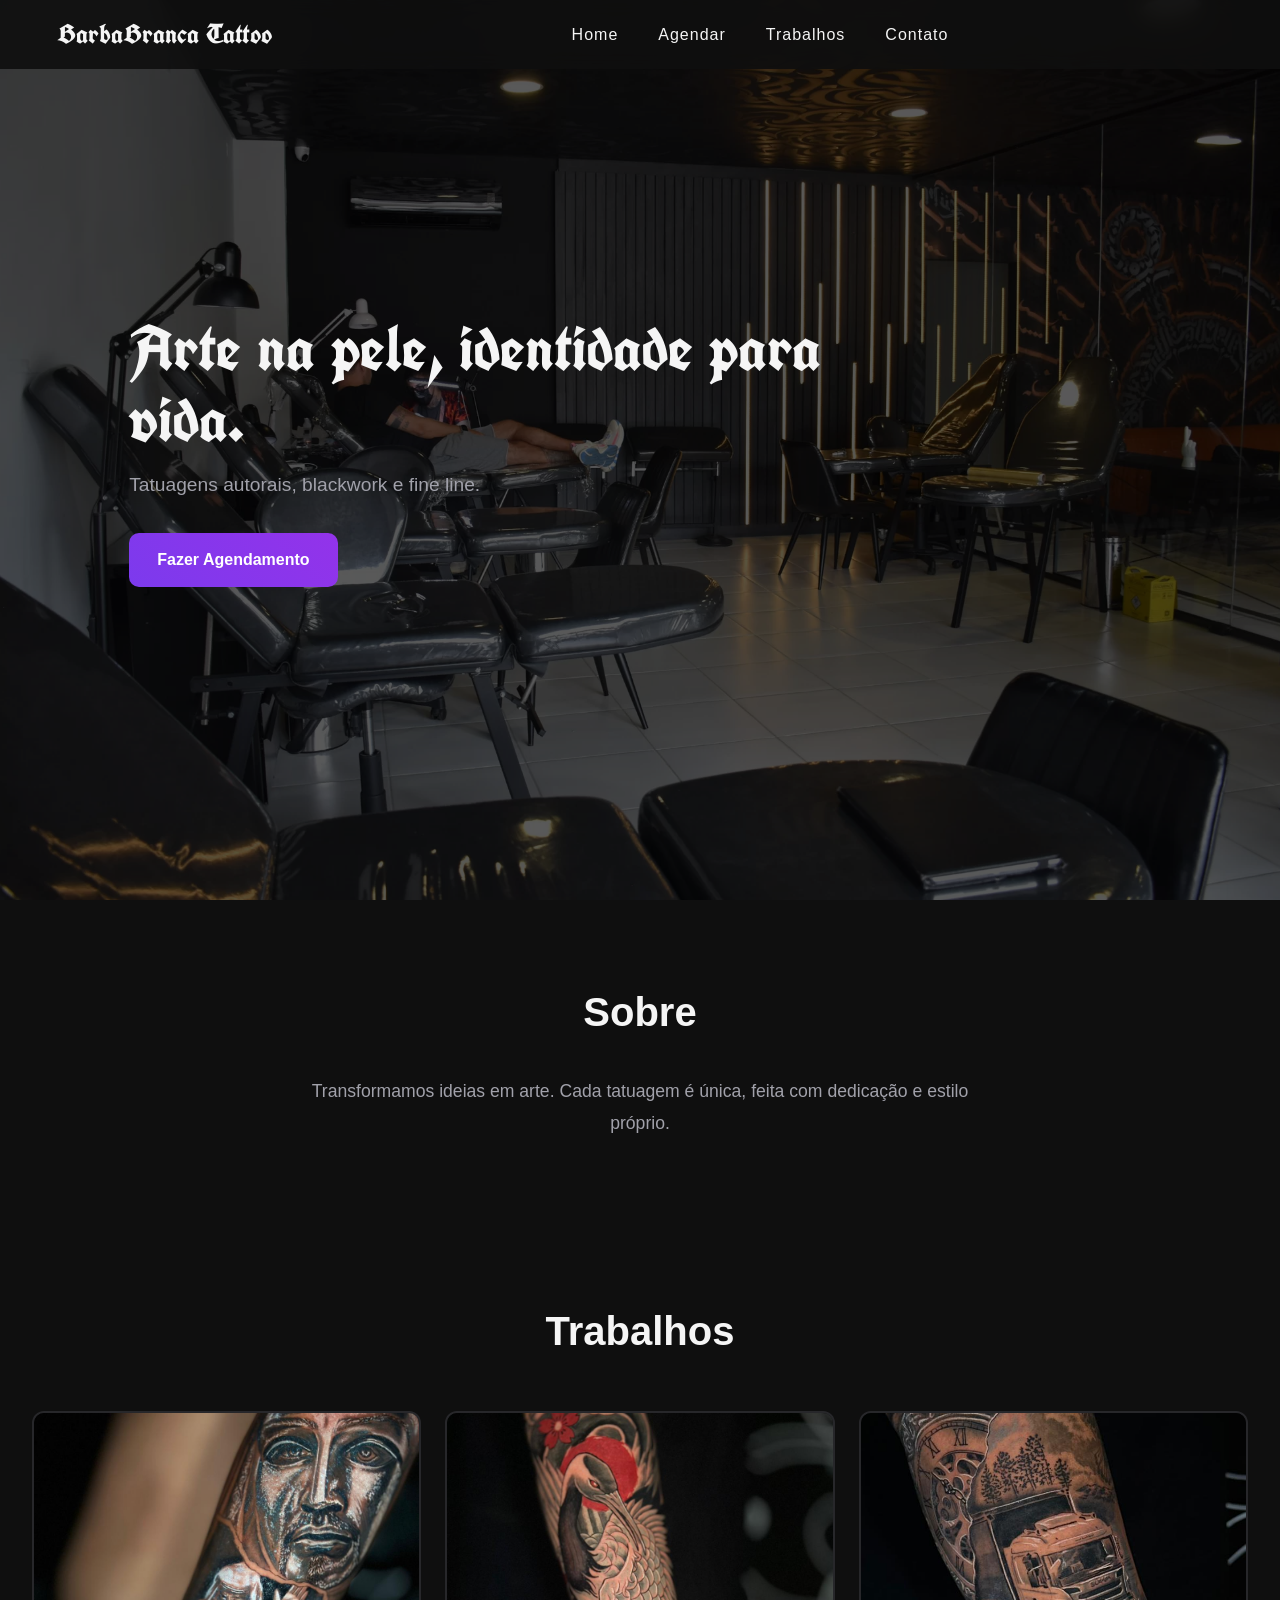
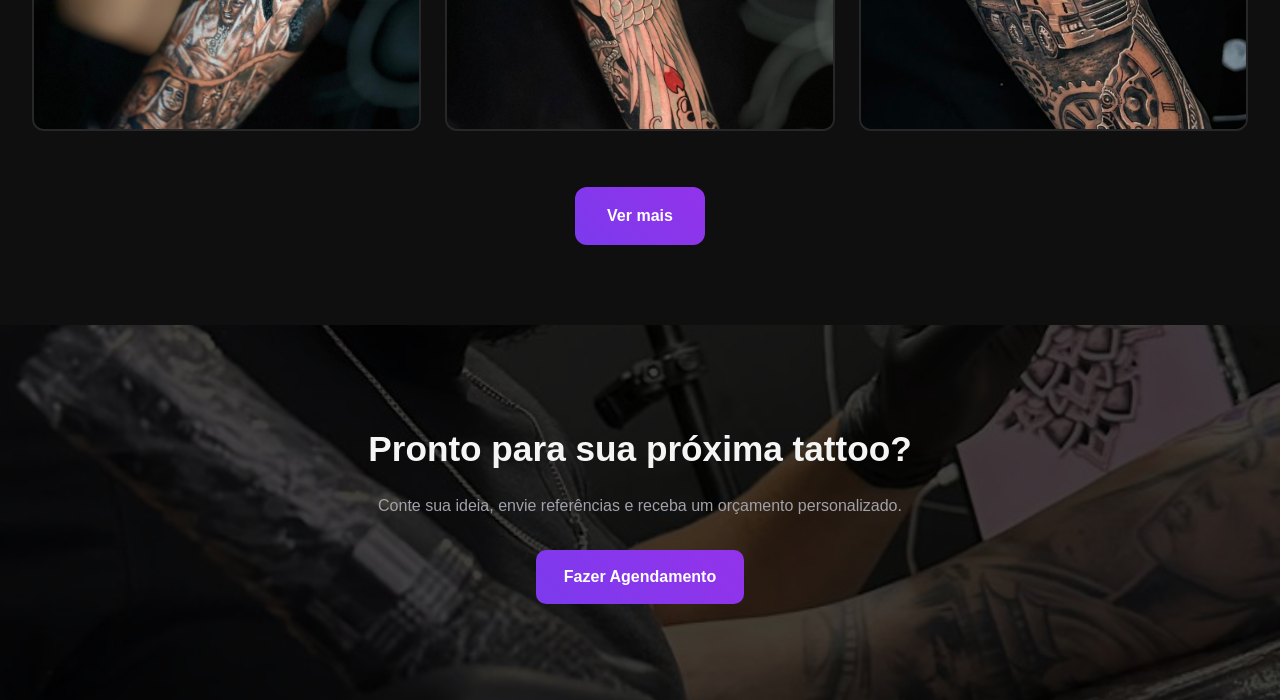
==== index.html @ c51398ca "Initial commit Created from https://vercel.com/new" ====
<!DOCTYPE html>
<html lang="pt-br">
<head>
<meta charset="UTF-8">
<meta name="viewport" content="width=device-width, initial-scale=1.0">
<title>BarbaBranca Tattoo</title>
<link rel="stylesheet" href="style.css">
</head>

<body>

<nav class="navbar">
  <div class="logo">BarbaBranca Tattoo</div>

  <div class="menu-mobile" id="menu-mobile">☰</div>

  <ul class="menu" id="menu">
    <li><a href="index.html">Home</a></li>
    <li><a href="agendamento.html">Agendar</a></li>
    <li><a href="trabalhos.html">Trabalhos</a></li>
    <li><a href="contato.html">Contato</a></li>
  </ul>
</nav>

<header class="hero">
  <div class="hero-overlay"></div>

  <div class="hero-conteudo">
    <h1>Arte na pele, identidade para vida.</h1>
    <p>Tatuagens autorais, blackwork e fine line.</p>

    <a href="agendamento.html" class="botao-hero">
      Fazer Agendamento
    </a>
  </div>
</header>

<section class="sobre" id="sobre">
  <h2>Sobre</h2>
  <p>
    Transformamos ideias em arte. Cada tatuagem é única, feita com dedicação e estilo próprio.
  </p>
</section>

<section class="galeria" id="galeria">
  <h2>Trabalhos</h2>

  <div class="galeria-imagens">
    <div class="img-item"><img src="img/tattoo4.jpeg"></div>
    <div class="img-item"><img src="img/tattoo2.jpeg"></div>
    <div class="img-item"><img src="img/tattoo3.jpeg"></div>
  </div>

  <div class="galeria-botao">
    <a href="trabalhos.html" class="botao-trabalhos">Ver mais</a>
  </div>
</section>

<section class="agendamento" id="agendamento">

    <h2>Pronto para sua próxima tattoo?</h2>

    <p>
        Conte sua ideia, envie referências e receba um orçamento personalizado.
    </p>

    <a href="agendamento.html" class="botao-agendar">
        Fazer Agendamento
    </a>

</section>

<script src="script.js"></script>
</body>
</html>
---- style.css ----
@import url('https://fonts.googleapis.com/css2?family=UnifrakturCook:wght@700&display=swap');

.menu-mobile {
    display: none;
    font-size: 2rem;
    cursor: pointer;
    color: white;
}

@media (max-width: 900px) {

    .contato-layout {
        grid-template-columns: 1fr;
    }

    .mapa iframe {
        min-height: 250px;
    }

    .pagina-contato {
        padding-top: 6rem;
    }
}

* {
    margin: 0;
    padding: 0;
    box-sizing: border-box;
}

:root {
    --primaria: #0f0f0f;
    --secundaria: #7c3aed;
    --claro: #f5f5f5;
    --cinza: #a1a1aa;
    --card: #18181b;
}

body {
    background: var(--primaria);
    color: var(--claro);
    font-family: Arial, sans-serif;
    line-height: 1.6;
}

html {
    scroll-behavior: smooth;
}

section {
    scroll-margin-top: 100px;
}

.navbar {
    position: fixed;
    top: 0;
    width: 100%;
    background: rgba(15, 15, 15, 0.9);
    backdrop-filter: blur(10px);
    padding: 0.8rem 2rem;
    display: grid;
    grid-template-columns: auto 1fr;
    align-items: center;
    z-index: 1000;
}

.logo {
    justify-self: start;
    margin-left: 25px;
    font-size: 1.7rem;
    font-family: 'UnifrakturCook', cursive;
}

.menu {
    display: flex;
    justify-content: center;
    align-items: center;
    gap: 2.5rem;
    list-style: none;
    margin: 0 auto;
}

.menu a {
    text-decoration: none;
    color: var(--claro);
    font-size: 1rem;
    font-weight: 500;
    letter-spacing: 1px;
    transition: 0.3s ease;
    position: relative;
}

.menu a::after {
    content: '';
    position: absolute;
    left: 0;
    bottom: -5px;
    width: 0%;
    height: 2px;
    background: var(--secundaria);
    transition: 0.3s ease;
}

.menu a:hover::after {
    width: 100%;
}

.menu a:hover {
    color: var(--secundaria);
}

.cabecalho {
    min-height: 100vh;
    display: flex;
    justify-content: center;
    align-items: center;
    flex-direction: column;
    text-align: center;
    padding: 2rem;
    padding-top: 120px;
}



.cabecalho p {
    color: var(--cinza);
    font-size: 1.2rem;
}



.sobre-container {
    display: flex;
    align-items: center;
    justify-content: center;
    gap: 4rem;
    max-width: 1200px;
    margin: auto;
}

.sobre-imagem img {
    width: 420px;
    height: 320px;
    object-fit: cover;
    border-radius: 16px;
    border: 2px solid rgba(255, 255, 255, 0.08);
    box-shadow: 0 10px 30px rgba(0, 0, 0, 0.4);
}

.sobre-texto {
    max-width: 500px;
}

.sobre-texto p {
    color: var(--cinza);
    line-height: 1.8;
    font-size: 1.05rem;
}

@media (max-width: 900px) {

    .sobre-container {
        flex-direction: column;
    }

    .sobre-imagem img {
        width: 100%;

        height: 280px;
    }

    .sobre-texto {
        text-align: center;
    }
}

.sobre {
    padding: 5rem 2rem;
    text-align: center;
}

.sobre h2 {
    font-size: 2.5rem;
    margin-bottom: 2rem;
}

.sobre p {
    max-width: 700px;
    margin: auto;
    color: var(--cinza);
    font-size: 1.1rem;
    line-height: 1.8;
}


.galeria {
    padding: 5rem 2rem;
}

.galeria h2 {
    text-align: center;
    font-size: 2.5rem;
    margin-bottom: 3rem;
}

.galeria-imagens {
    display: grid;
    grid-template-columns: repeat(auto-fit, minmax(300px, 1fr));
    gap: 1.5rem;
}

.img-item img {
    width: 100%;
    height: 320px;
    object-fit: cover;
    border-radius: 12px;
    transition: 0.3s ease;
    cursor: pointer;
    border: 2px solid #27272a;
}

.img-item img:hover {
    transform: scale(1.03);

    border-color: var(--secundaria);
}

.galeria-botao {
    display: flex;
    justify-content: center;
    margin-top: 3rem;
}

.botao-trabalhos {
    background: linear-gradient(45deg, #7c3aed, #9333ea);
    color: white;
    text-decoration: none;
    padding: 1rem 2rem;
    border-radius: 12px;
    font-weight: bold;
    transition: 0.3s ease;
}

.botao-trabalhos:hover {
    transform: translateY(-5px);
    box-shadow: 0 10px 20px rgba(124, 58, 237, 0.3);
    opacity: 0.9;
}



.agendamento {
    position: relative;
    width: 100%;
    padding: 6rem 2rem;

    background-image: url('img/agendamento.jpeg');
    background-size: cover;
    background-position: center;
    background-repeat: no-repeat;

    text-align: center;
    overflow: hidden;
}

.agendamento::before {
    content: "";
    position: absolute;
    inset: 0;
    background: rgba(0, 0, 0, 0.75);
}

.agendamento h2,
.agendamento p,
.agendamento .botao-agendar {
    position: relative;
    z-index: 2;
}

.agendamento h2 {
    font-size: 2.2rem;
    margin-bottom: 1rem;
}

.agendamento p {
    max-width: 600px;
    margin: 0 auto 2rem;
    color: var(--cinza);
}

.botao-agendar {
    display: inline-block;
    padding: 14px 28px;
    background: linear-gradient(45deg, #7c3aed, #9333ea);
    color: white;
    text-decoration: none;
    border-radius: 10px;
    font-weight: bold;
    transition: 0.3s;
}

.botao-agendar:hover {
    transform: translateY(-4px);
    box-shadow: 0 10px 20px rgba(124, 58, 237, 0.3);
}

.container {
    padding: 6rem 2rem;
    max-width: 1200px;
    margin: auto;
    position: relative;
}

/* ========================= */
/* ÁREA DE AGENDAMENTO */
/* ========================= */
#centro {
    text-align: center;
    font-size: 20px;

}

.centro {
    font-size: 45px;
}

.agendamento-container {
    display: grid;
    grid-template-columns: 3fr 1fr;
    gap: 0px;
    align-items: stretch;
}

#form-agendamento {
    flex: 2;
}

.whatsapp-box {
    flex: 1;
    background: #18181b;
    padding: 2rem;
    border-radius: 16px;
    border: 1px solid rgba(255, 255, 255, 0.08);

    display: flex;
    flex-direction: column;
    justify-content: center;
    text-align: center;
}

.whatsapp-box h3 {
    font-size: 1.6rem;
    margin-bottom: 1rem;
}

.whatsapp-box p {
    color: var(--cinza);
    line-height: 1.7;
    margin-bottom: 2rem;
}

.botao-whatsapp-direto {
    display: block;
    text-decoration: none;
    background: #25d366;
    color: white;
    padding: 1rem;
    border-radius: 10px;
    font-weight: bold;
    transition: 0.3s ease;
}

.botao-whatsapp-direto:hover {
    background: #1ebe5d;
    transform: translateY(-3px);
    box-shadow: 0 10px 20px rgba(37, 211, 102, 0.3);
}

/* ========================= */
/* INPUT DE IMAGEM */
/* ========================= */

.upload-label {
    display: block;
    background: #111;
    border: 2px dashed var(--secundaria);
    color: white;
    padding: 1.2rem;
    border-radius: 10px;
    text-align: center;
    cursor: pointer;
    transition: 0.3s ease;
}

.upload-label:hover {
    background: #1a1a1a;
    border-color: #9333ea;
}

#nome-arquivo {
    text-align: center;
    color: var(--cinza);
    font-size: 0.9rem;
}

/* ========================= */
/* RESPONSIVO */
/* ========================= */



form {
    max-width: 100%;
    width: 100%;
    margin: 0;
    display: flex;
    flex-direction: column;
    gap: 1rem;
    background: #18181b;
    padding: 2rem;
    border-radius: 16px;
    border: 1px solid rgba(255, 255, 255, 0.05);
}

form input,
form textarea {
    background: rgba(255, 255, 255, 0.03);
    border: 1px solid rgba(255, 255, 255, 0.08);

    padding: 1rem;
    border-radius: 8px;
    color: white;

    transition: 0.3s ease;
}
form input:focus,
form textarea:focus {
    border-color: #7c3aed;

    box-shadow:
        0 0 0 3px rgba(124, 58, 237, 0.15);

    background: rgba(255, 255, 255, 0.05);
}
form input::placeholder,
form textarea::placeholder {
    color: rgba(255,255,255,0.4);
}
form textarea {
    min-height: 150px;
    resize: none;
}

form button {
    background: linear-gradient(45deg, #7c3aed, #9333ea);
    color: white;
    border: none;
    padding: 1rem;
    border-radius: 8px;
    cursor: pointer;
    font-size: 1rem;
    transition: 0.3s ease;
}

form button:hover {
    opacity: 0.8;
}

.pagina-contato {
    padding: 7rem 1.5rem 3rem;
}

.pagina-contato h1 {
    text-align: center;
    font-size: 2rem;
    margin-bottom: 2rem;
}





.contato-layout {
    display: grid;
    grid-template-columns: 400px 1fr;
    gap: 2rem;
    max-width: 1200px;
    margin: auto;
    align-items: stretch;
}

.informacoes {
    background: #18181b;
    padding: 3rem;
    border-radius: 16px;
    display: flex;
    flex-direction: column;
    justify-content: center;
    gap: 2rem;
    border: 1px solid rgba(255, 255, 255, 0.05);
}

.informacoes h2 {
    font-size: 1.4rem;
    margin-bottom: 0.5rem;
}

.info-item h2 {
    color: var(--secundaria);
    font-size: 1rem;
    margin-bottom: 0.4rem;
}

.info-item p {
    color: var(--cinza);
    font-size: 0.9rem;
    margin-bottom: 0.2rem;
}

.mapa {
    border-radius: 12px;
    overflow: hidden;
    height: 100%;
}

.mapa iframe {
    width: 100%;
    height: 100%;
    min-height: 420px;
}

.botao-instagram {
    display: flex;
    justify-content: center;
    align-items: center;
    padding: 10px;
    font-size: 0.9rem;
    border-radius: 8px;
    margin-top: 0.5rem;
    background: linear-gradient(45deg, #833ab4, #fd1d1d, #fcb045);
    color: white;
    text-decoration: none;
    font-weight: bold;
    transition: 0.3s ease;
}

.botao-instagram:hover {
    transform: translateY(-5px);
    box-shadow: 0 10px 20px rgba(131, 58, 180, 0.3);
    opacity: 0.95;

}

.botao-whatsapp {
    display: flex;
    justify-content: center;
    align-items: center;
    margin-top: 0.7rem;
    padding: 10px;
    border-radius: 8px;
    background: #25d366;
    color: white;
    text-decoration: none;
    font-weight: bold;
    transition: 0.3s ease;
}

.botao-whatsapp:hover {
    background: #1ebe5d;
    transform: translateY(-3px);
    box-shadow: 0 10px 20px rgba(37, 211, 102, 0.3);
}

.hero {
    height: 100vh;
    background-image: url('img/estudio.webp');
    background-size: cover;
    background-position: center;
    position: relative;
    display: flex;
    justify-content: flex-start;
    align-items: center;
    text-align: left;
    padding: 2rem;
}

.hero-overlay {
    position: absolute;
    inset: 0;
    background: rgba(0, 0, 0, 0.65);
}

.hero-conteudo {
    position: relative;
    z-index: 2;
    max-width: 700px;
    margin-left: 8%;
}

.hero-conteudo h1 {
    font-size: 4rem;
    margin-bottom: 1rem;
    line-height: 1.1;
    font-family: 'UnifrakturCook', cursive;
}

.hero-conteudo p {
    font-size: 1.2rem;
    color: var(--cinza);
    margin-bottom: 2rem;
}

.botao-hero {
    display: inline-block;
    padding: 14px 28px;
    background: linear-gradient(45deg, #7c3aed, #9333ea);
    color: white;
    text-decoration: none;
    border-radius: 10px;
    font-weight: bold;
    transition: 0.3s ease;
}

.botao-hero:hover {
    transform: translateY(-5px);
    box-shadow: 0 10px 20px rgba(124, 58, 237, 0.3);
}

.galeria p {
    text-align: center;
    max-width: 600px;
    margin: -1.5rem auto 3rem;
    color: var(--cinza);
    font-size: 1rem;
}


.container h1 {
    text-align: center;
}

.subtitulo-trabalhos {
    max-width: 700px;
    margin: 1rem auto 3rem;
    text-align: center;
    color: var(--cinza);
    font-size: 1.1rem;
}



@media (max-width: 768px) {

      .navbar {
        display: flex;
        justify-content: space-between;
        align-items: center;
        padding: 1rem 1.5rem;
    }



    .menu-mobile {
        display: block;
        font-size: 2rem;
        color: white;
        cursor: pointer;
        z-index: 1001;
    }

    .menu {
        position: absolute;
        top: 100%;
        left: 0;
        width: 100%;
        background: #0f0f0f;
        display: none !important;
        flex-direction: column;
        align-items: center;
        gap: 1.5rem;
        padding: 2rem 0;
        border-bottom: 1px solid rgba(255, 255, 255, 0.05);
        z-index: 999;
    }

    .menu.ativo {
        display: flex !important;
    }

    .logo {
        font-size: 1.4rem;
    }

     .cabecalho h1 {
        font-size: 2.5rem;
    }

    .cabecalho p {
        font-size: 1rem;
    }

    .cabecalho {
        padding: 1.5rem;
    }

      .agendamento-container {
        flex-direction: column;
    }

    .whatsapp-box {
        width: 100%;
    }
     .hero {
        justify-content: center;
        text-align: center;
    }

    .hero-conteudo {
        margin-left: 0;
        padding: 0 1rem;
    }

    .hero-conteudo h1 {
        font-size: 2.3rem;
    }

    .hero-conteudo p {
        font-size: 1rem;
    }

    .sobre-container {
        gap: 2rem;
    }

    .sobre-imagem img {
        width: 100%;
        height: 250px;
    }

    .galeria-imagens {
        grid-template-columns: 1fr;
    }

    .pagina-contato {
        padding: 7rem 1rem 2rem;
    }

    .pagina-contato h1 {
        font-size: 2rem;
        margin-bottom: 1.5rem;
    }

    .contato-layout {
        grid-template-columns: 1fr;
        gap: 1.5rem;
    }

    .informacoes {
        width: 100%;
        padding: 2rem;
        text-align: center;
    }

    .informacoes p {
        font-size: 1rem;
        word-break: break-word;
    }

    .botao-whatsapp,
    .botao-instagram {
        width: 100%;
    }

    .mapa iframe {
        min-height: 300px;
        height: 300px;
    }

}
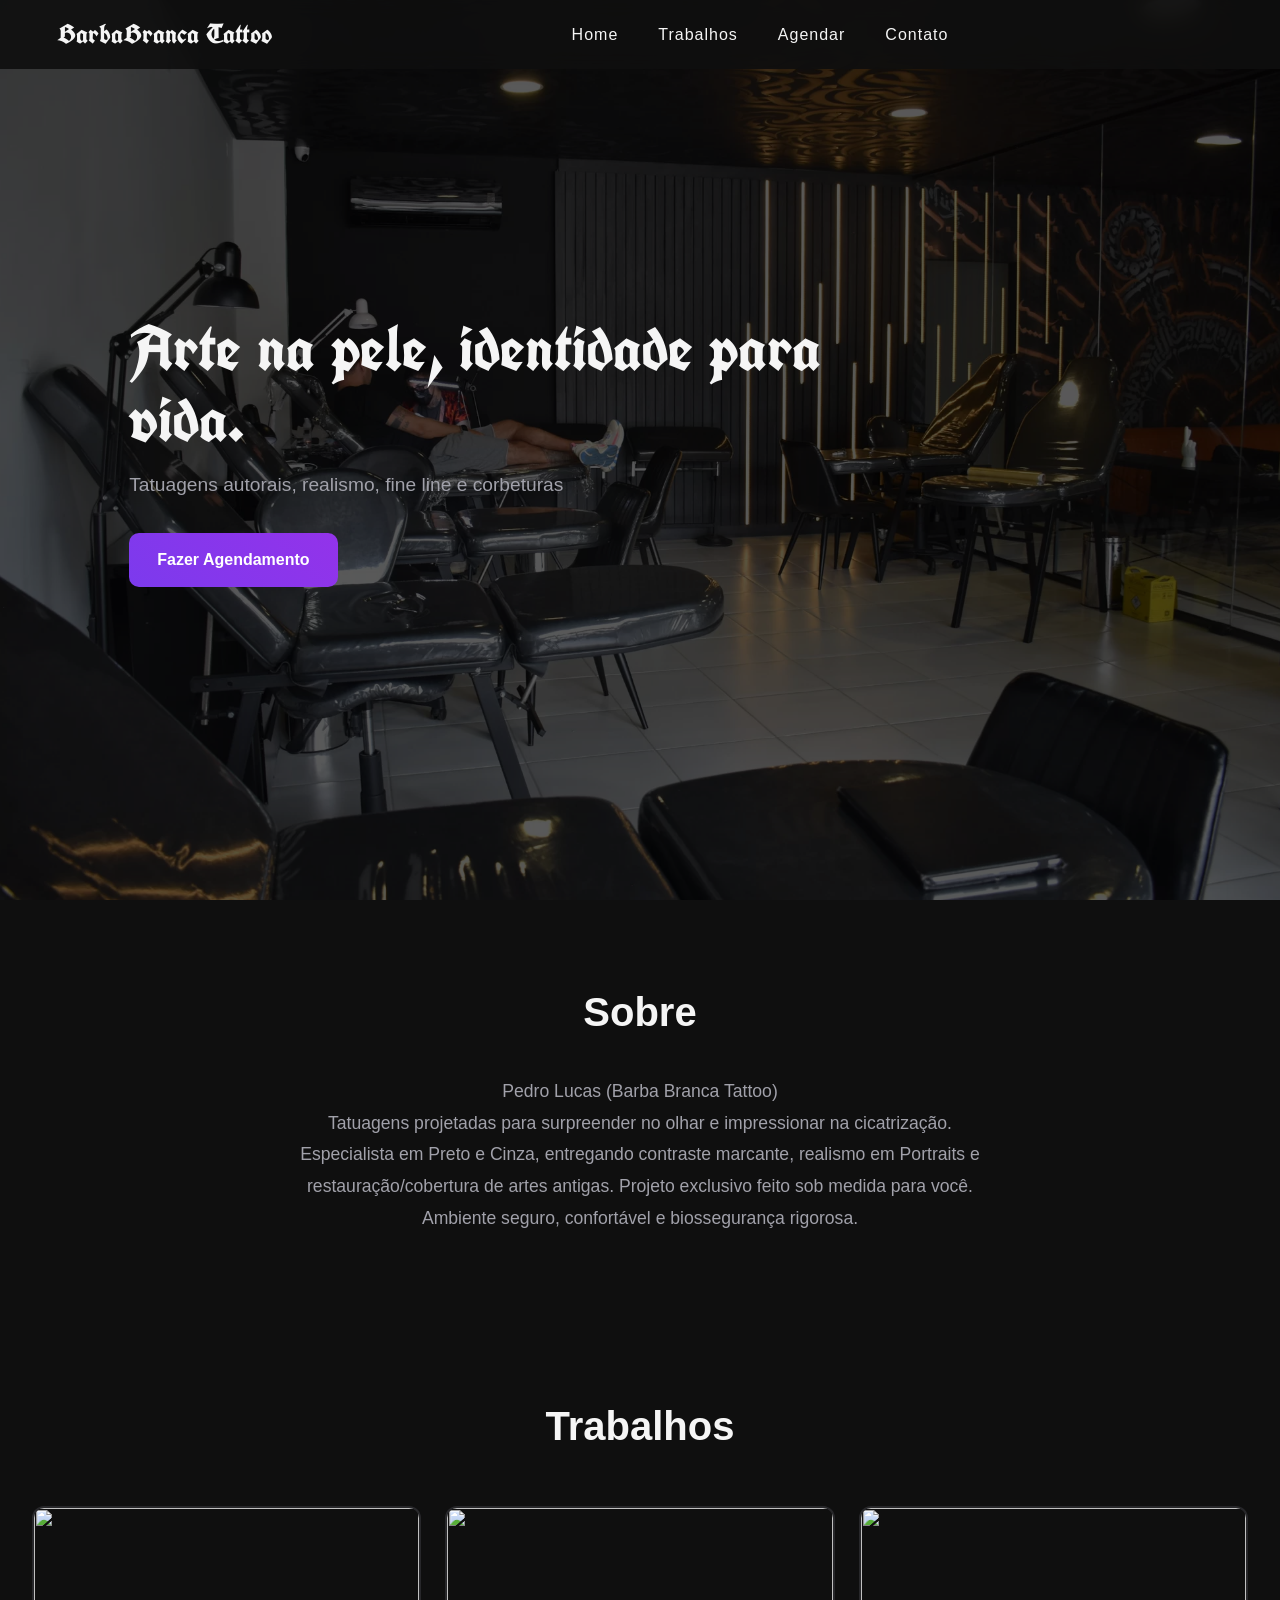
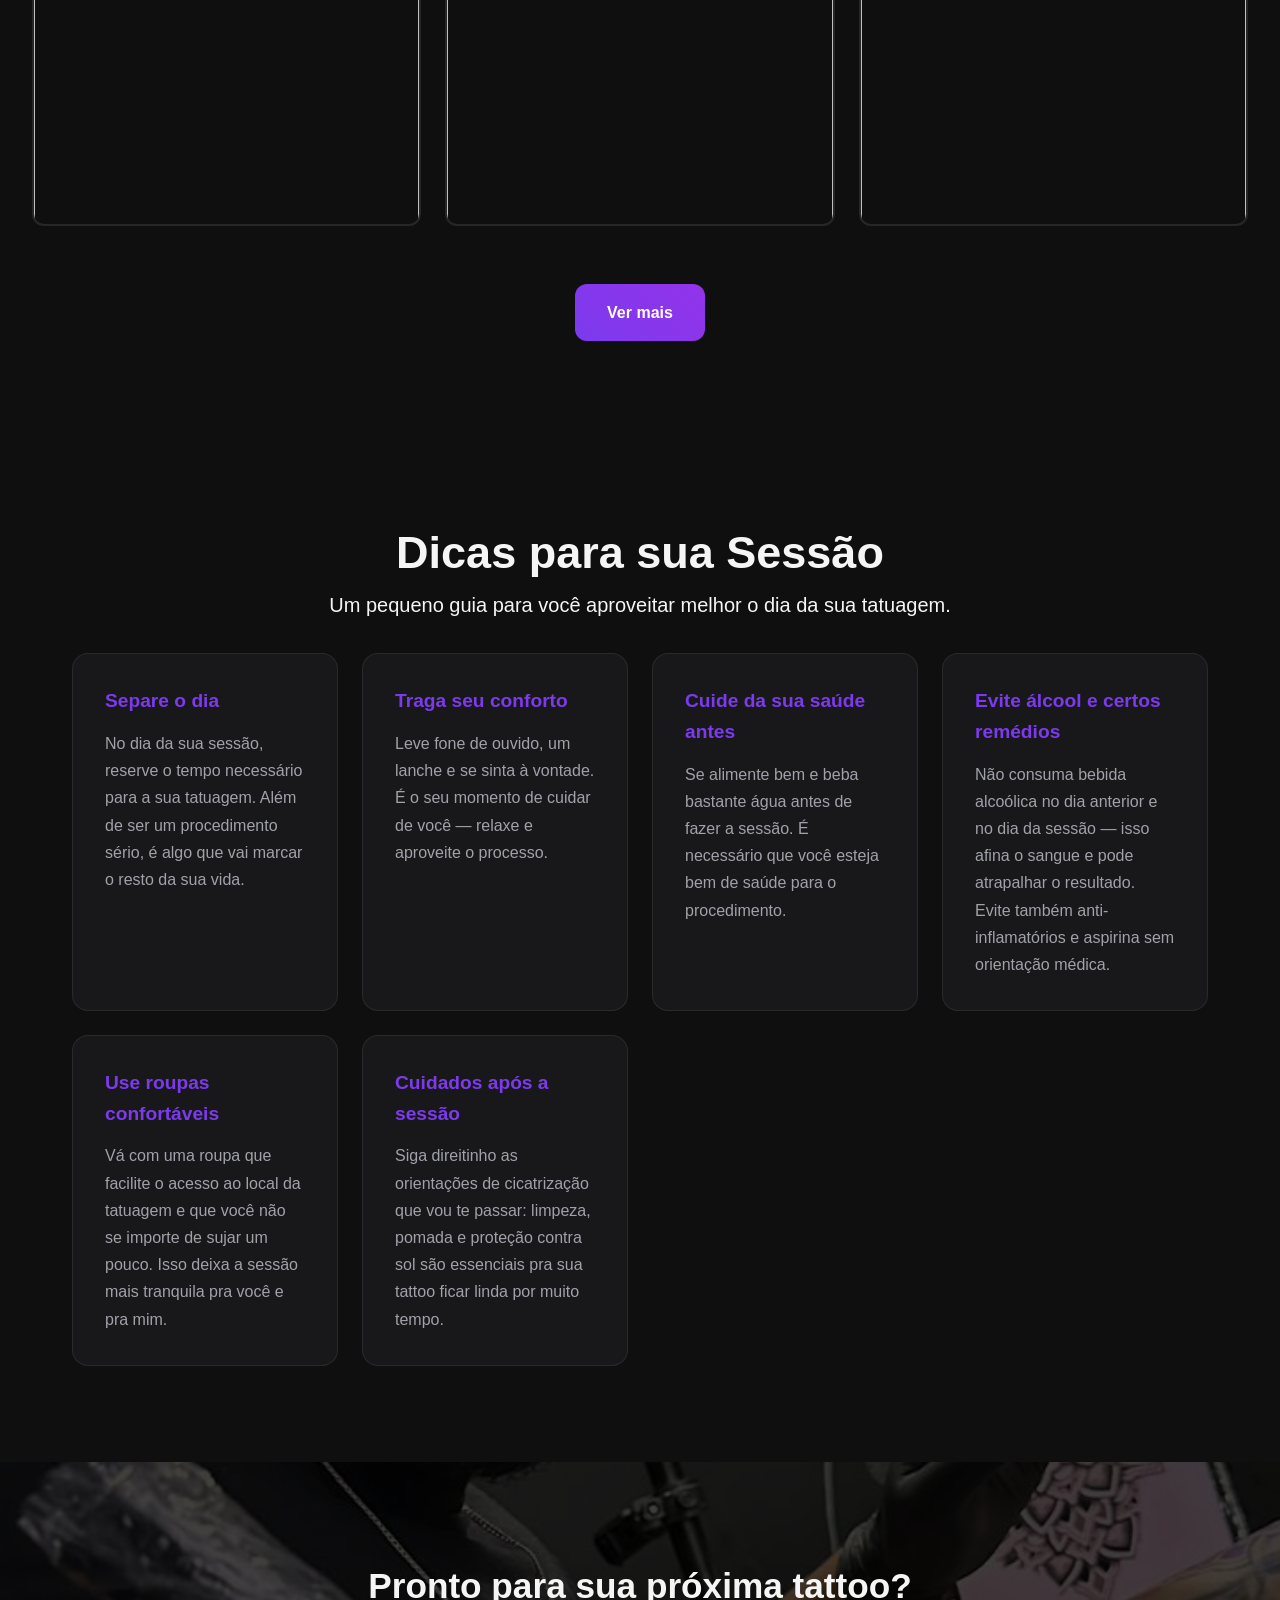
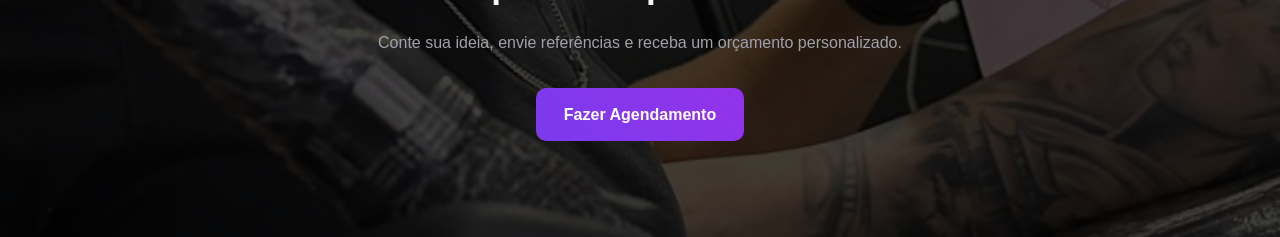
==== commit b362e178: "Atualiza menu mobile, filtro de categorias e mapa de contato" ====
--- a/index.html
+++ b/index.html
@@ -12,12 +12,12 @@
 <nav class="navbar">
   <div class="logo">BarbaBranca Tattoo</div>
 
-  <div class="menu-mobile" id="menu-mobile">☰</div>
 
   <ul class="menu" id="menu">
     <li><a href="index.html">Home</a></li>
+    <li><a href="trabalhos.html">Trabalhos</a></li>
     <li><a href="agendamento.html">Agendar</a></li>
-    <li><a href="trabalhos.html">Trabalhos</a></li>
+    <!-- <li><a href="dicas.html">Dicas</a></li> -->
     <li><a href="contato.html">Contato</a></li>
   </ul>
 </nav>
@@ -27,7 +27,7 @@
 
   <div class="hero-conteudo">
     <h1>Arte na pele, identidade para vida.</h1>
-    <p>Tatuagens autorais, blackwork e fine line.</p>
+    <p>Tatuagens autorais, realismo, fine line e corbeturas</p>
 
     <a href="agendamento.html" class="botao-hero">
       Fazer Agendamento
@@ -38,7 +38,14 @@
 <section class="sobre" id="sobre">
   <h2>Sobre</h2>
   <p>
-    Transformamos ideias em arte. Cada tatuagem é única, feita com dedicação e estilo próprio.
+    Pedro Lucas (Barba Branca Tattoo) <br>
+
+Tatuagens projetadas para surpreender no olhar e impressionar na cicatrização.
+
+Especialista em Preto e Cinza, entregando contraste marcante, realismo em Portraits e restauração/cobertura de artes antigas.
+Projeto exclusivo feito sob medida para você.
+
+Ambiente seguro, confortável e biossegurança rigorosa.
   </p>
 </section>
 
@@ -46,15 +53,77 @@
   <h2>Trabalhos</h2>
 
   <div class="galeria-imagens">
-    <div class="img-item"><img src="img/tattoo4.jpeg"></div>
-    <div class="img-item"><img src="img/tattoo2.jpeg"></div>
-    <div class="img-item"><img src="img/tattoo3.jpeg"></div>
+    <div class="img-item"><img src="img/realismo18.jpeg"></div>
+    <div class="img-item"><img src="img/delicada12.jpeg"></div>
+    <div class="img-item"><img src="img/cobertura8.jpeg"></div>
   </div>
 
   <div class="galeria-botao">
     <a href="trabalhos.html" class="botao-trabalhos">Ver mais</a>
   </div>
 </section>
+
+<section class="container">
+
+        <div class="pagina-topo">
+            <h1 class="centro">Dicas para sua Sessão</h1>
+            <p id="centro">
+                Um pequeno guia para você aproveitar melhor o dia da sua tatuagem.
+            </p>
+        </div>
+
+        <div class="dicas-lista">
+
+            <div class="dica-card">
+                <h3>Separe o dia</h3>
+                <p>
+                    No dia da sua sessão, reserve o tempo necessário para a sua tatuagem.
+                    Além de ser um procedimento sério, é algo que vai marcar o resto da sua vida.
+                </p>
+            </div>
+
+            <div class="dica-card">
+                <h3>Traga seu conforto</h3>
+                <p>
+                    Leve fone de ouvido, um lanche e se sinta à vontade. É o seu momento
+                    de cuidar de você — relaxe e aproveite o processo.
+                </p>
+            </div>
+
+            <div class="dica-card">
+                <h3>Cuide da sua saúde antes</h3>
+                <p>
+                    Se alimente bem e beba bastante água antes de fazer a sessão.
+                    É necessário que você esteja bem de saúde para o procedimento.
+                </p>
+            </div>
+            <div class="dica-card">
+                <h3>Evite álcool e certos remédios</h3>
+                <p>
+                    Não consuma bebida alcoólica no dia anterior e no dia da sessão — isso afina o sangue
+                    e pode atrapalhar o resultado. Evite também anti-inflamatórios e aspirina sem orientação médica.
+                </p>
+            </div>
+
+            <div class="dica-card">
+                <h3>Use roupas confortáveis</h3>
+                <p>
+                    Vá com uma roupa que facilite o acesso ao local da tatuagem e que você não se importe
+                    de sujar um pouco. Isso deixa a sessão mais tranquila pra você e pra mim.
+                </p>
+            </div>
+
+            <div class="dica-card">
+                <h3>Cuidados após a sessão</h3>
+                <p>
+                    Siga direitinho as orientações de cicatrização que vou te passar: limpeza, pomada e
+                    proteção contra sol são essenciais pra sua tattoo ficar linda por muito tempo.
+                </p>
+            </div>
+
+        </div>
+
+    </section>
 
 <section class="agendamento" id="agendamento">
 
--- a/style.css
+++ b/style.css
@@ -1,10 +1,7 @@
 @import url('https://fonts.googleapis.com/css2?family=UnifrakturCook:wght@700&display=swap');
 
 .menu-mobile {
-    display: none;
-    font-size: 2rem;
-    cursor: pointer;
-    color: white;
+    display: none !important;
 }
 
 @media (max-width: 900px) {
@@ -18,7 +15,7 @@
     }
 
     .pagina-contato {
-        padding-top: 6rem;
+        padding-top: 9rem;
     }
 }
 
@@ -203,6 +200,41 @@
     margin-bottom: 3rem;
 }
 
+.filtro-categorias {
+    display: flex;
+    flex-wrap: wrap;
+    justify-content: center;
+    gap: 0.8rem;
+    margin: -1.5rem auto 3rem;
+}
+
+.filtro-btn {
+    background: transparent;
+    border: 1px solid rgba(255, 255, 255, 0.15);
+    color: var(--cinza);
+    padding: 0.6rem 1.4rem;
+    border-radius: 30px;
+    cursor: pointer;
+    font-size: 0.9rem;
+    font-weight: 500;
+    transition: 0.3s ease;
+}
+
+.filtro-btn:hover {
+    border-color: var(--secundaria);
+    color: var(--claro);
+}
+
+.filtro-btn.ativo {
+    background: linear-gradient(45deg, #7c3aed, #9333ea);
+    border-color: transparent;
+    color: white;
+}
+
+.img-item.escondido {
+    display: none;
+}
+
 .galeria-imagens {
     display: grid;
     grid-template-columns: repeat(auto-fit, minmax(300px, 1fr));
@@ -464,6 +496,31 @@
 
 form button:hover {
     opacity: 0.8;
+}
+
+.dicas-lista {
+    display: grid;
+    grid-template-columns: repeat(auto-fit, minmax(260px, 1fr));
+    gap: 1.5rem;
+    margin-top: 2rem;
+}
+
+.dica-card {
+    background: #18181b;
+    padding: 2rem;
+    border-radius: 16px;
+    border: 1px solid rgba(255, 255, 255, 0.08);
+}
+
+.dica-card h3 {
+    color: var(--secundaria);
+    font-size: 1.2rem;
+    margin-bottom: 0.8rem;
+}
+
+.dica-card p {
+    color: var(--cinza);
+    line-height: 1.7;
 }
 
 .pagina-contato {
@@ -572,7 +629,8 @@
 }
 
 .hero {
-    height: 100vh;
+    min-height: 100vh;
+    min-height: 100dvh;
     background-image: url('img/estudio.webp');
     background-size: cover;
     background-position: center;
@@ -653,42 +711,36 @@
 
       .navbar {
         display: flex;
-        justify-content: space-between;
+        flex-wrap: wrap;
+        justify-content: center;
         align-items: center;
         padding: 1rem 1.5rem;
-    }
-
-
-
-    .menu-mobile {
-        display: block;
-        font-size: 2rem;
-        color: white;
-        cursor: pointer;
-        z-index: 1001;
+        row-gap: 0.6rem;
+    }
+
+    .logo {
+        width: 100%;
+        text-align: center;
+        margin-left: 0;
+        font-size: 1.4rem;
     }
 
     .menu {
-        position: absolute;
-        top: 100%;
-        left: 0;
+        position: static;
         width: 100%;
-        background: #0f0f0f;
-        display: none !important;
-        flex-direction: column;
+        background: transparent;
+        display: flex !important;
+        flex-direction: row;
+        flex-wrap: wrap;
+        justify-content: center;
         align-items: center;
-        gap: 1.5rem;
-        padding: 2rem 0;
-        border-bottom: 1px solid rgba(255, 255, 255, 0.05);
-        z-index: 999;
-    }
-
-    .menu.ativo {
-        display: flex !important;
-    }
-
-    .logo {
-        font-size: 1.4rem;
+        gap: 1rem 1.5rem;
+        padding: 0;
+        border-bottom: none;
+    }
+
+    .menu a {
+        font-size: 0.9rem;
     }
 
      .cabecalho h1 {
@@ -704,7 +756,7 @@
     }
 
       .agendamento-container {
-        flex-direction: column;
+        grid-template-columns: 1fr;
     }
 
     .whatsapp-box {
@@ -741,8 +793,12 @@
         grid-template-columns: 1fr;
     }
 
+     .galeria {
+        padding-top: 9rem;
+    }
+
     .pagina-contato {
-        padding: 7rem 1rem 2rem;
+        padding: 9rem 1rem 2rem;
     }
 
     .pagina-contato h1 {
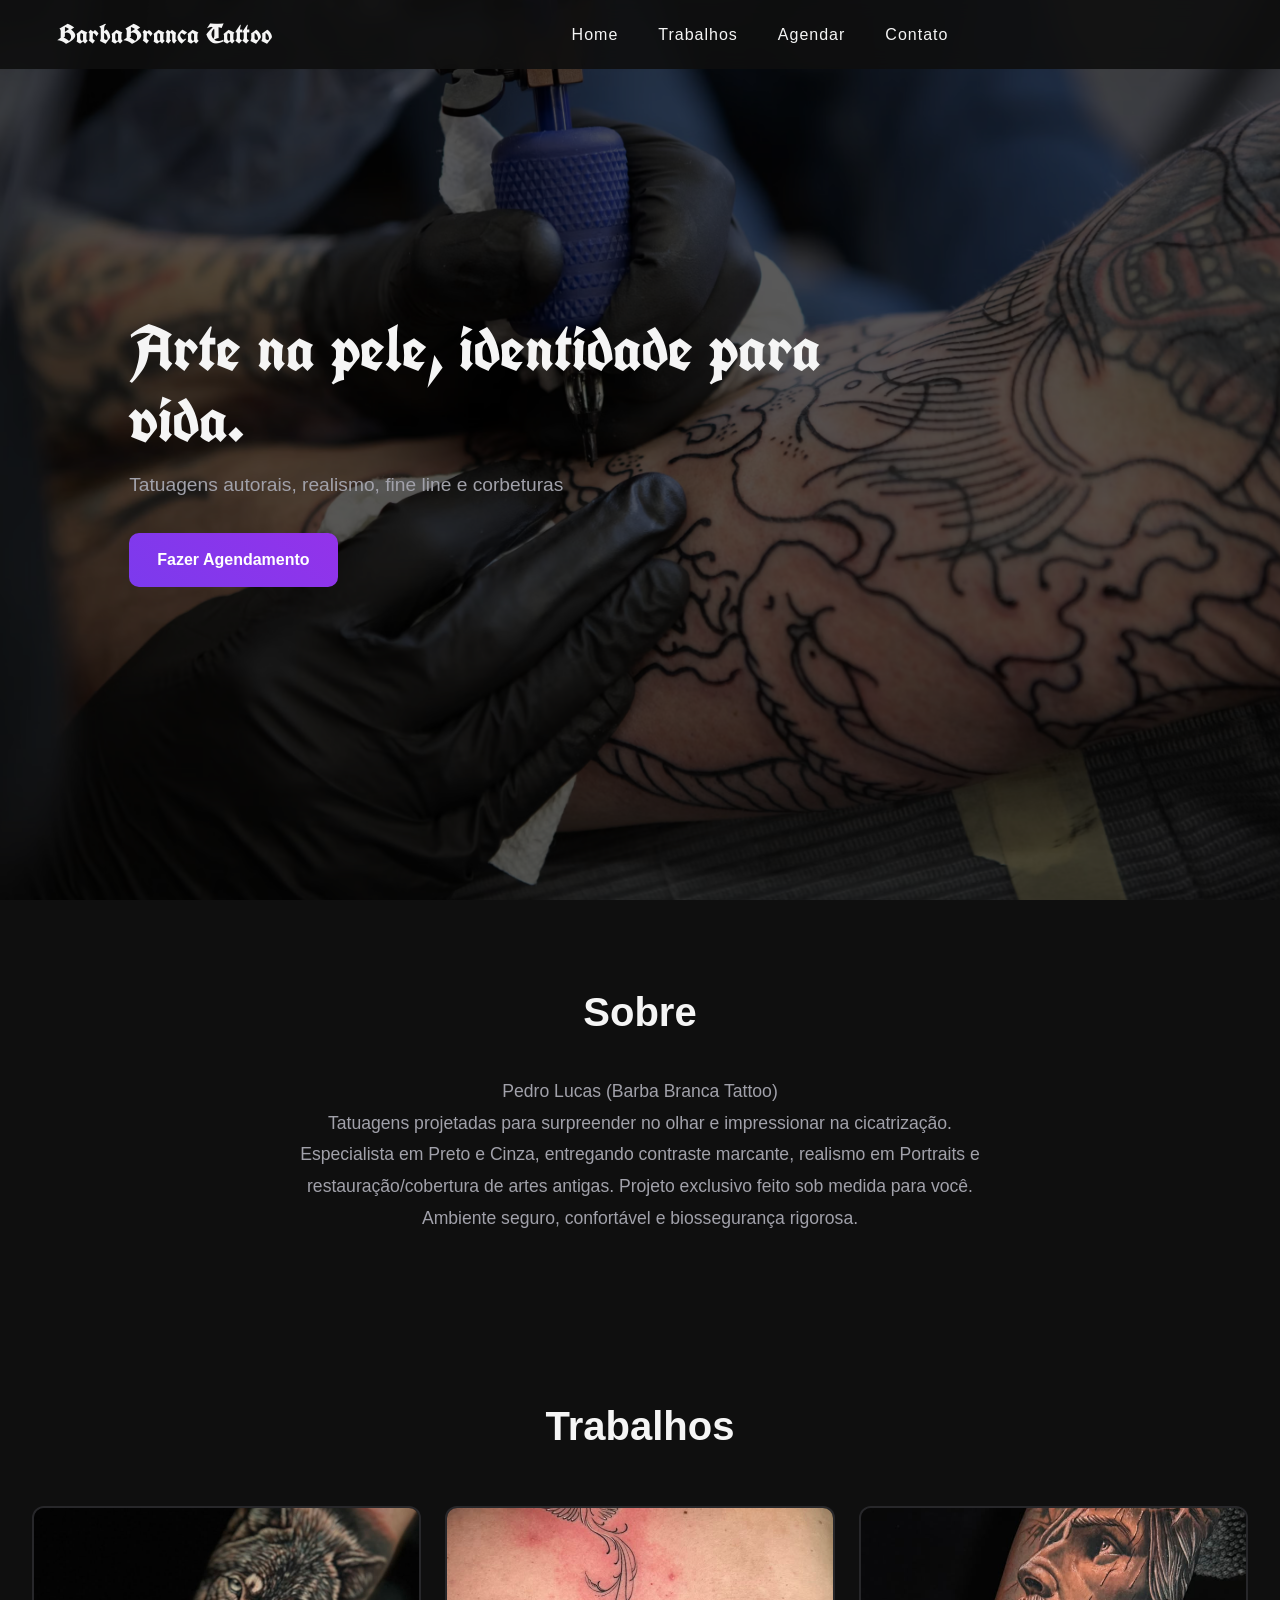
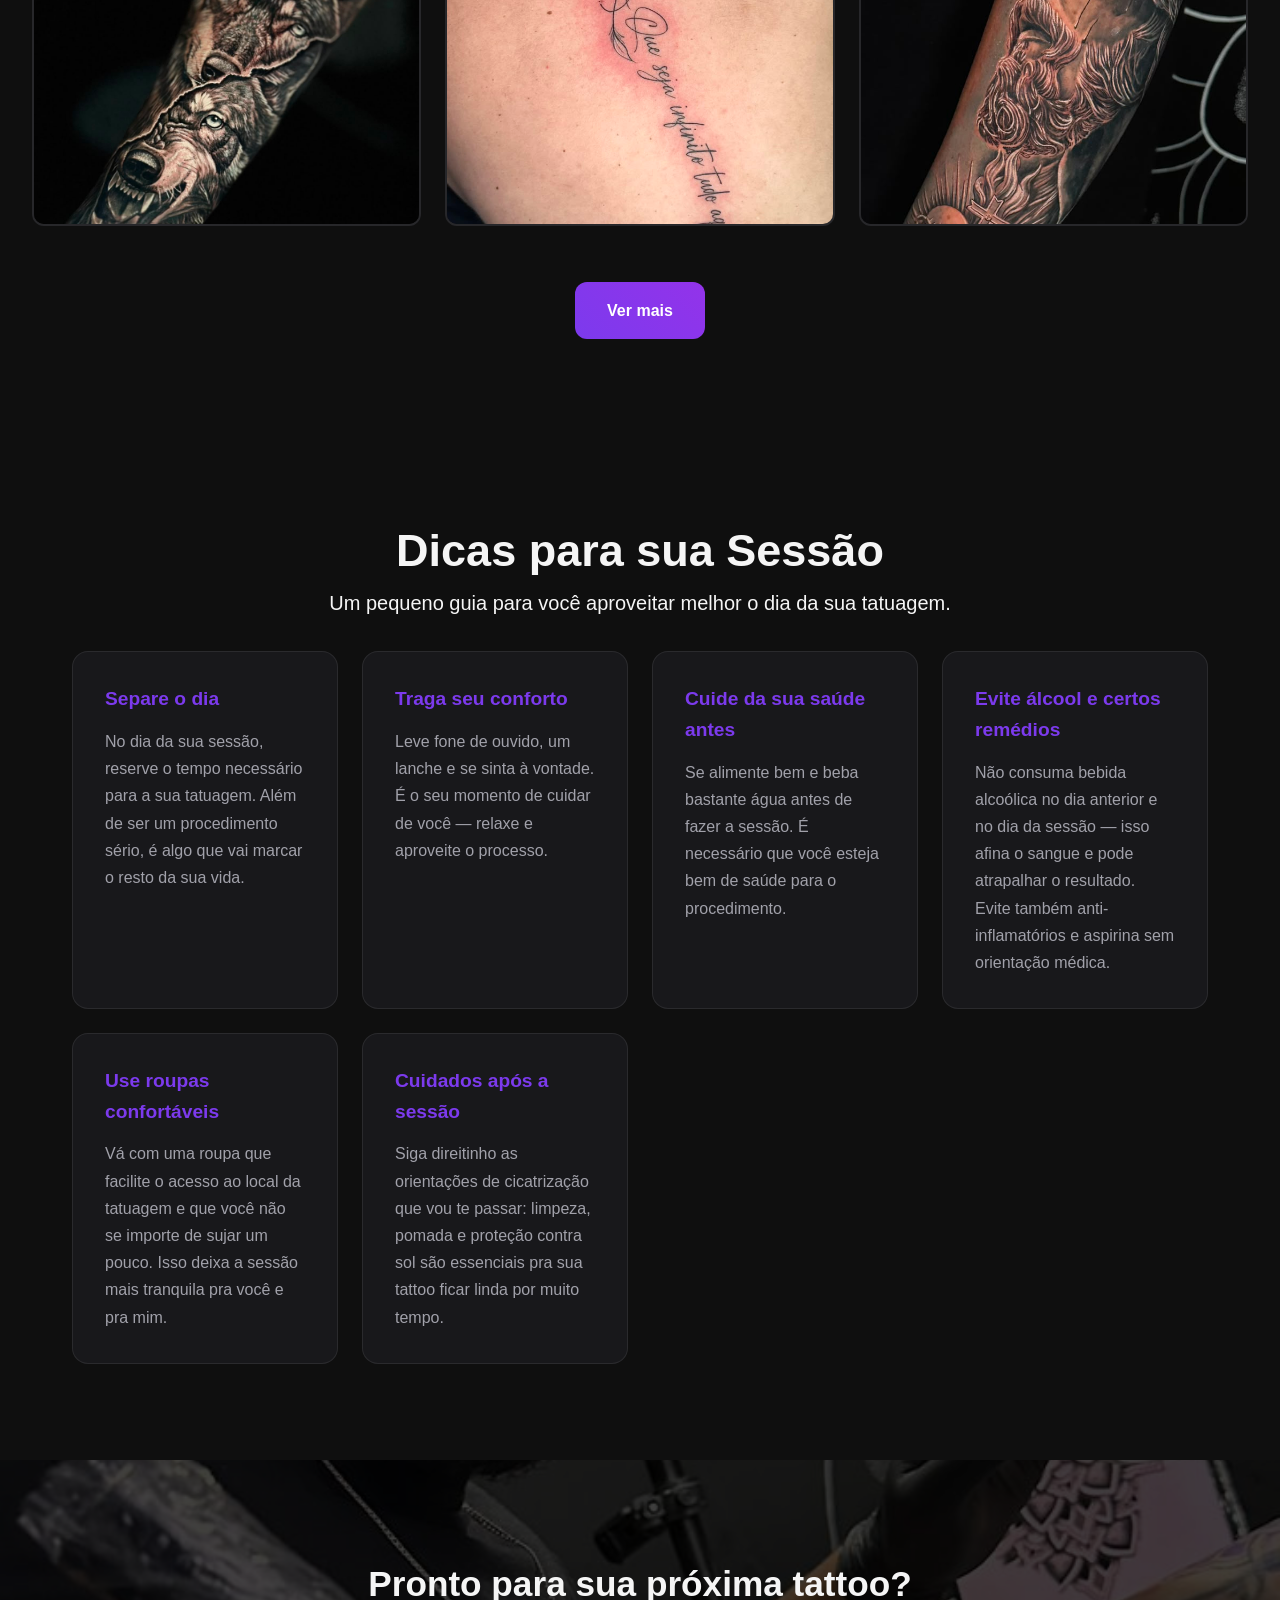
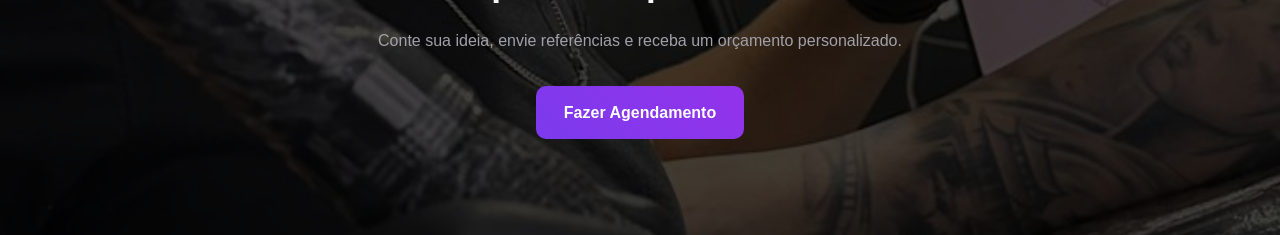
==== commit 4df8199c: "Estiliza footer e botao voltar ao top" ====
--- a/index.html
+++ b/index.html
@@ -139,6 +139,8 @@
 
 </section>
 
+ <button id="btn-topo" aria-label="Voltar ao topo">↑</button>
+
 <script src="script.js"></script>
 </body>
 </html>
--- a/style.css
+++ b/style.css
@@ -631,7 +631,7 @@
 .hero {
     min-height: 100vh;
     min-height: 100dvh;
-    background-image: url('img/estudio.webp');
+    background-image: url('img/agendamento.avif');
     background-size: cover;
     background-position: center;
     position: relative;
@@ -831,5 +831,80 @@
         min-height: 300px;
         height: 300px;
     }
-
+    /* footer */
+
+    footer {
+        padding: 2rem 1rem;
+        font-size: 0.8rem;
+        line-height: 1.8;
+    }
+
+    /* botao para voltar ao topo */
+
+    #btn-topo {
+        width: 42px;
+        height: 42px;
+        font-size: 1.2rem;
+        bottom: 1.2rem;
+        right: 1.2rem;
+    }
+
+}
+
+/* Area do footer */
+
+footer {
+    background: #0a0a0a;
+    border-top: 1px solid rgba(255, 255, 255, 0.08);
+    padding: 2.5rem 1.5rem;
+    text-align: center;
+    color: var(--cinza);
+    font-size: 0.9rem;
+    line-height: 2;
+}
+
+footer a {
+    color: rgba(255, 255, 255, 0.6);
+    text-decoration: underline;
+    transition: 0.3s ease;
+}
+
+footer a:hover {
+    color: var(--secundaria);
+}
+
+/* botao para voltar ao topo da pagina */
+
+#btn-topo {
+    position: fixed;
+    bottom: 2rem;
+    right: 2rem;
+    width: 48px;
+    height: 48px;
+    border-radius: 50%;
+    border: none;
+    background: linear-gradient(45deg, #7c3aed, #9333ea);
+    color: white;
+    font-size: 1.4rem;
+    cursor: pointer;
+    display: flex;
+    align-items: center;
+    justify-content: center;
+    box-shadow: 0 8px 20px rgba(124, 58, 237, 0.35);
+    opacity: 0;
+    visibility: hidden;
+    transform: translateY(15px);
+    transition: 0.3s ease;
+    z-index: 998;
+}
+
+#btn-topo.visivel {
+    opacity: 1;
+    visibility: visible;
+    transform: translateY(0);
+}
+
+#btn-topo:hover {
+    transform: translateY(-4px);
+    box-shadow: 0 10px 25px rgba(124, 58, 237, 0.5);
 }
